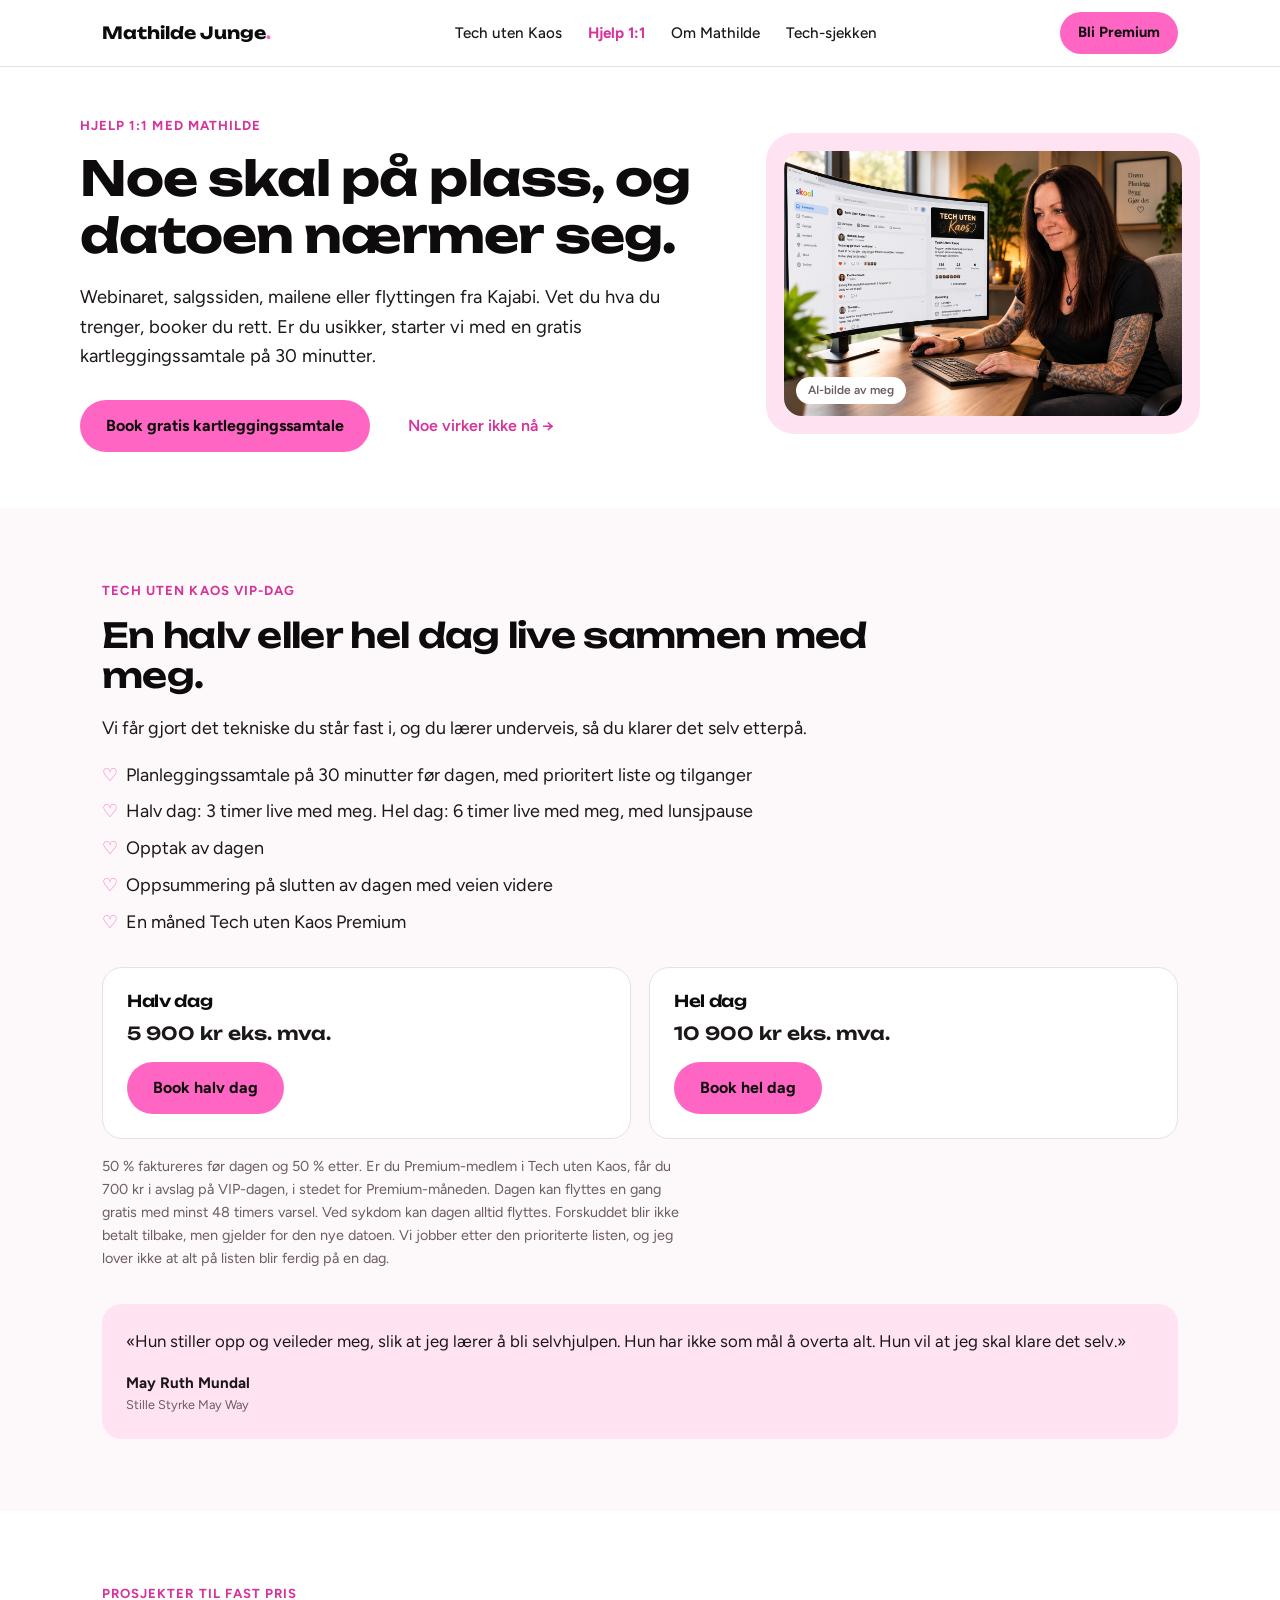
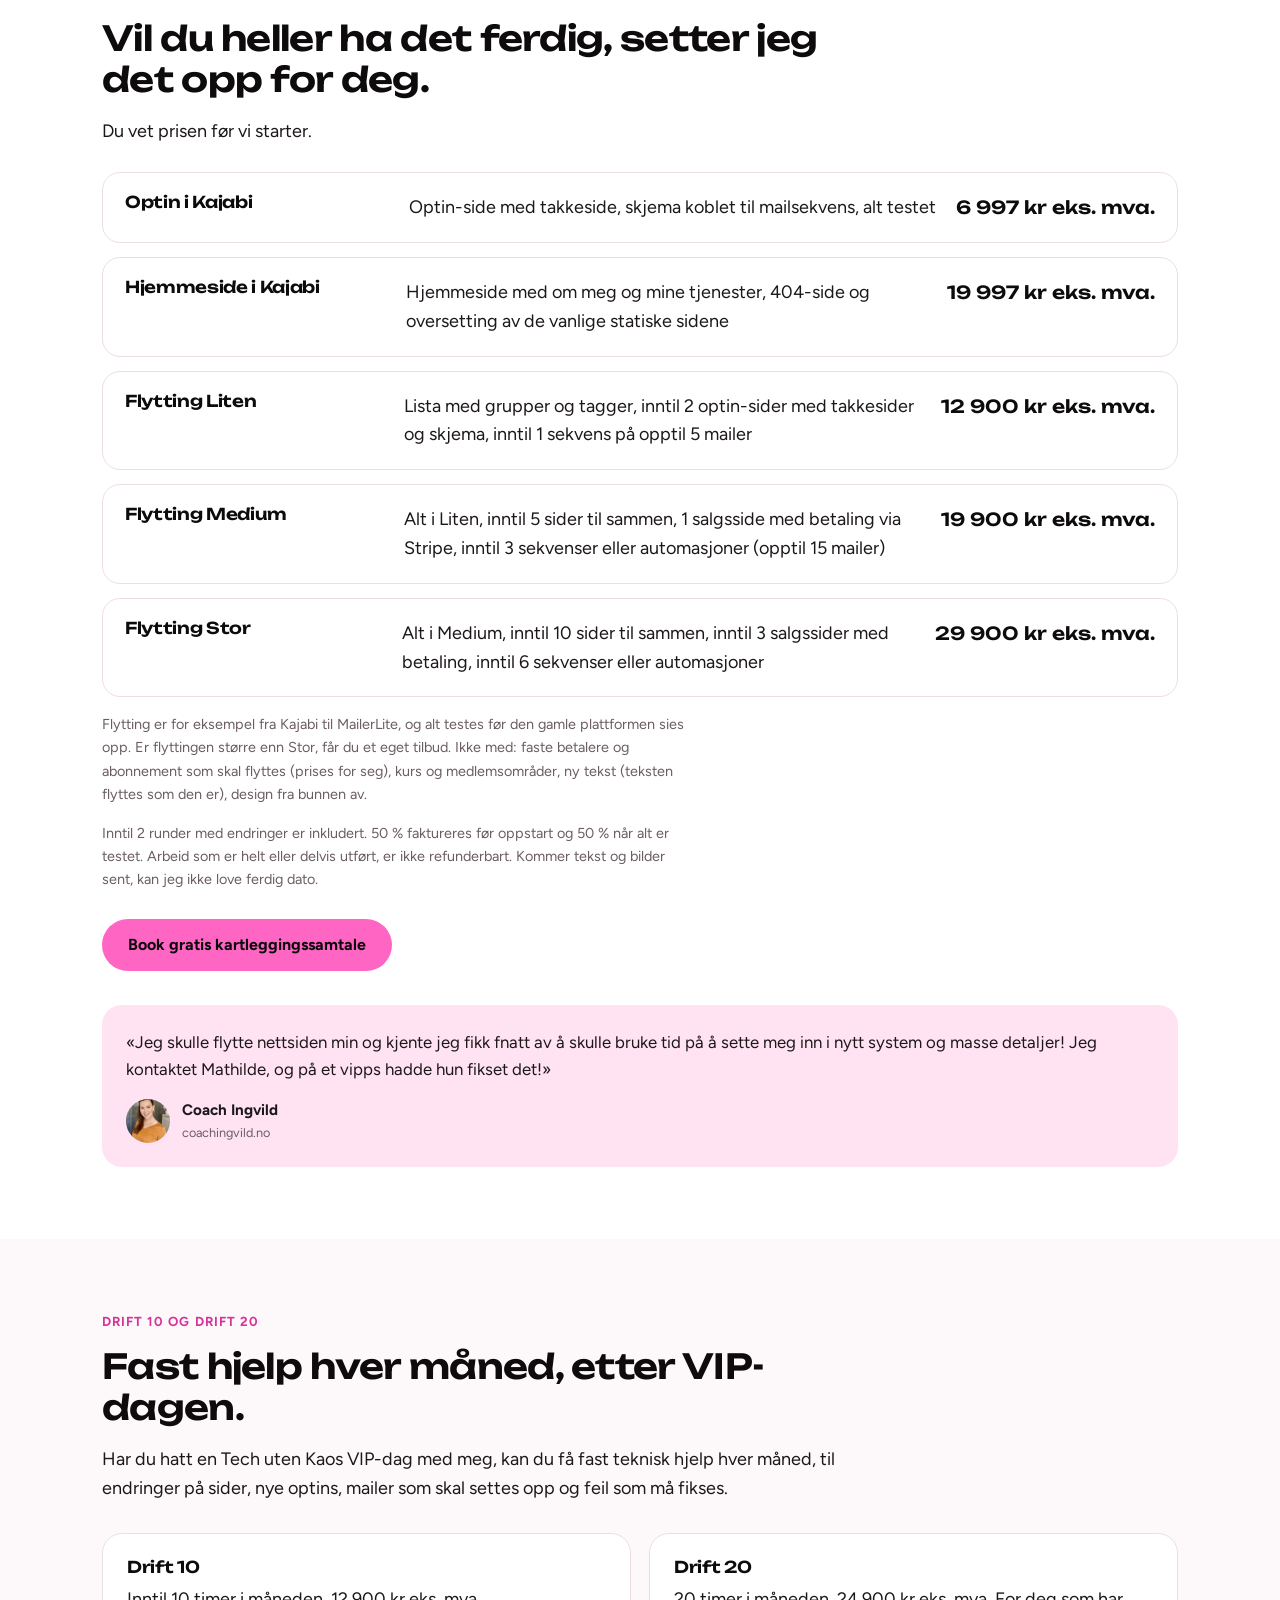
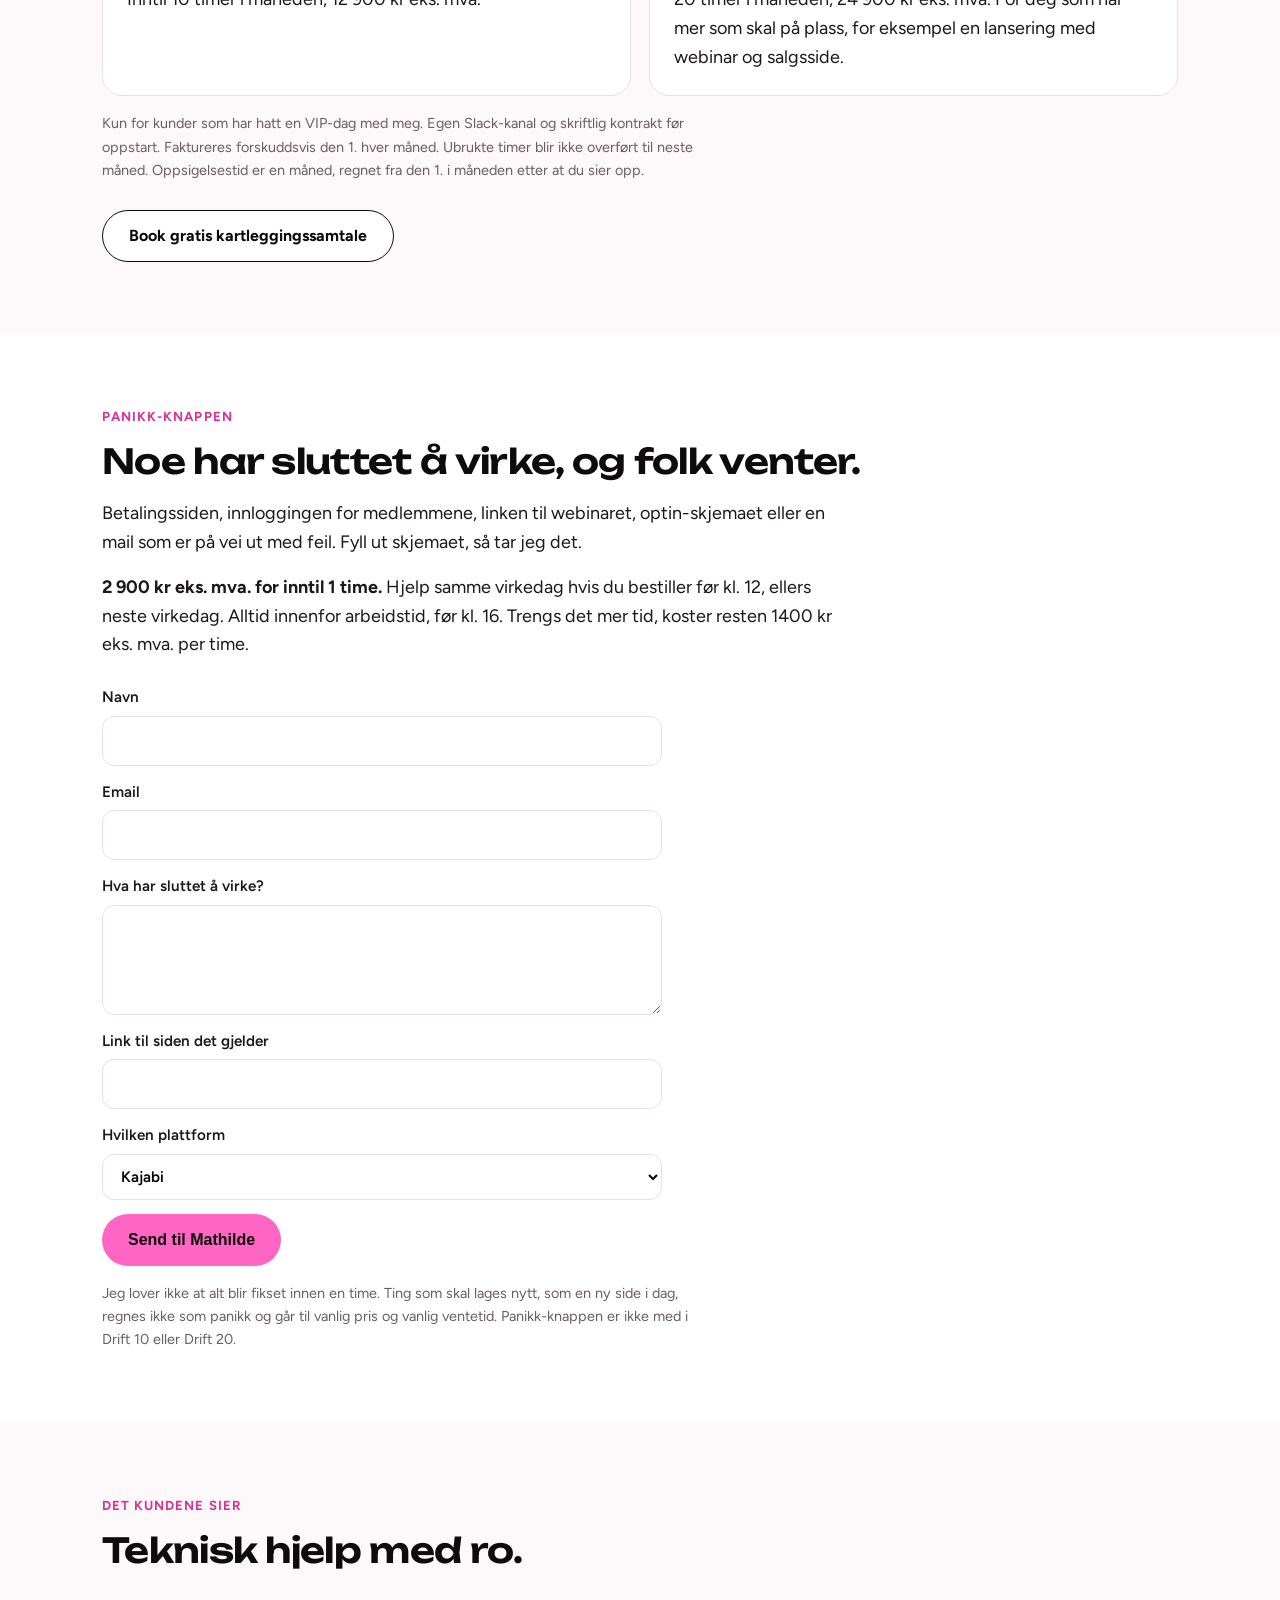
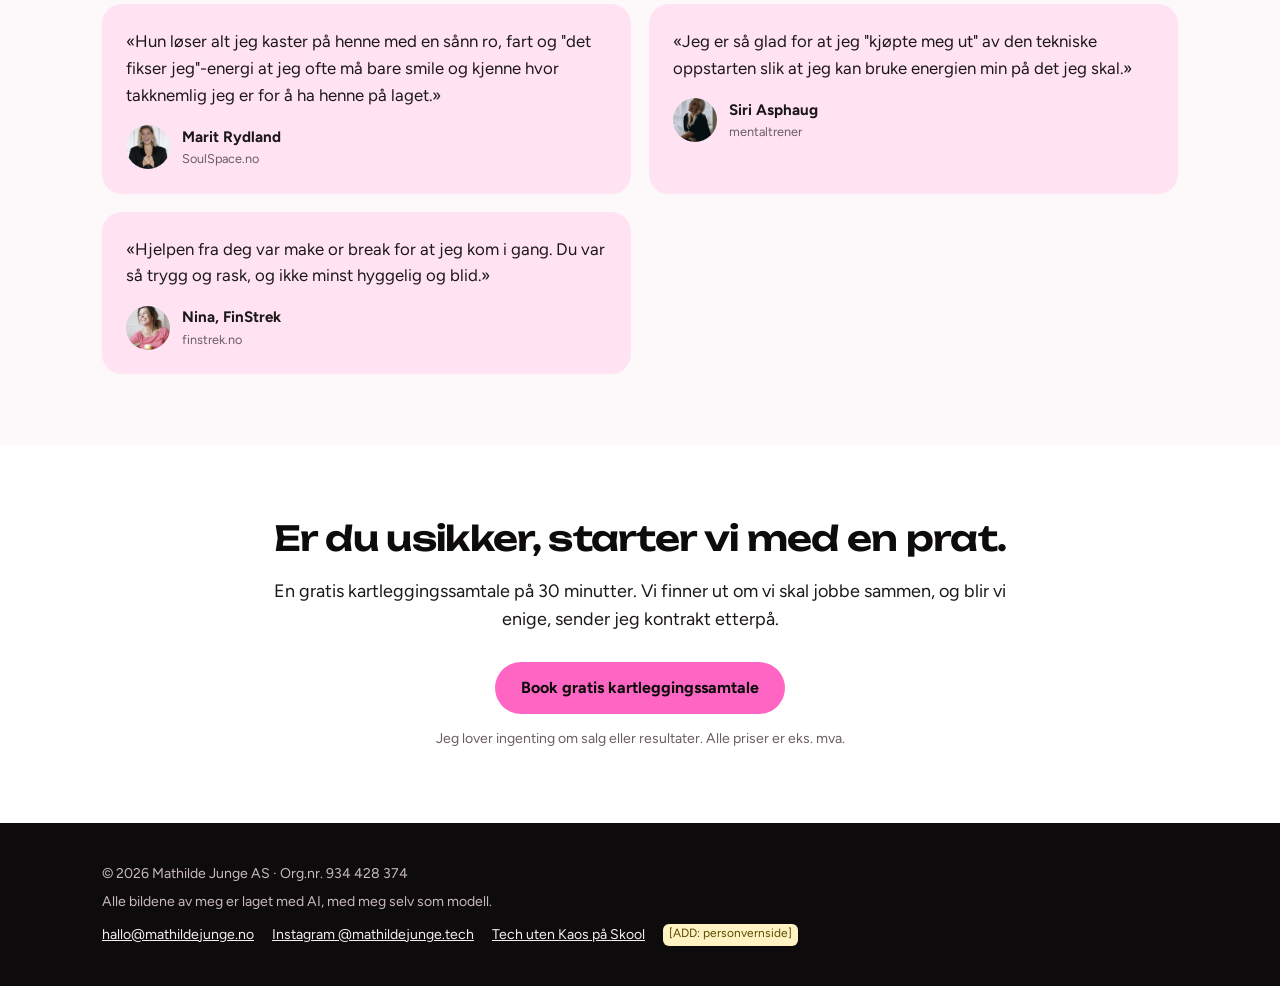
==== hjelp.html @ 1de7fd33 "Ny side fra Site Blueprint: forside, Tech uten Kaos, Hjelp 1:1, Om Mathilde Co-Authored-By: Claude O" ====
<!DOCTYPE html>
<html lang="nb">
<head>
<meta charset="utf-8">
<meta name="viewport" content="width=device-width, initial-scale=1">
<title>Hjelp 1:1 | VIP-dag, Panikk-knappen og Kajabi-prosjekter · Mathilde Junge</title>
<meta name="description" content="Teknisk hjelp med Mathilde Junge: VIP-dag fra 5 900 kr eks. mva., Panikk-knappen 2 900 kr eks. mva. for inntil 1 time, og oppsett og flytting i Kajabi til fast pris.">
<link rel="canonical" href="https://www.mathilde-junge.no/hjelp">
<meta property="og:type" content="website">
<meta property="og:locale" content="nb_NO">
<meta property="og:title" content="Hjelp 1:1 | VIP-dag, Panikk-knappen og Kajabi-prosjekter · Mathilde Junge">
<meta property="og:description" content="Teknisk hjelp med Mathilde Junge: VIP-dag fra 5 900 kr eks. mva., Panikk-knappen 2 900 kr eks. mva. for inntil 1 time, og oppsett og flytting i Kajabi til fast pris.">
<meta property="og:image" content="https://www.mathilde-junge.no/bilder/mathilde-mac-skool.jpg">
<meta property="og:url" content="https://www.mathilde-junge.no/hjelp">
<link rel="icon" href="data:image/svg+xml,%3Csvg xmlns=%22http://www.w3.org/2000/svg%22 viewBox=%220 0 100 100%22%3E%3Ccircle cx=%2250%22 cy=%2250%22 r=%2250%22 fill=%22%23ff66c4%22/%3E%3Ctext x=%2250%22 y=%2268%22 font-size=%2252%22 text-anchor=%22middle%22 font-family=%22Arial%22 font-weight=%22bold%22 fill=%22%230d0b0c%22%3EMJ%3C/text%3E%3C/svg%3E">
<link rel="preconnect" href="https://fonts.googleapis.com">
<link rel="preconnect" href="https://fonts.gstatic.com" crossorigin>
<link href="https://fonts.googleapis.com/css2?family=Unbounded:wght@500;600;700&family=Caveat:wght@500;700&family=Figtree:wght@400;500;600;700&display=swap" rel="stylesheet">
<link rel="stylesheet" href="/style.css">
<script type="application/ld+json">{"@context": "https://schema.org", "@graph": [{"@type": "Service", "name": "Tech uten Kaos VIP-dag, halv dag", "description": "3 timer live med Mathilde, med planleggingssamtale, opptak og en måned Tech uten Kaos Premium.", "provider": {"@id": "https://www.mathilde-junge.no/#business"}, "areaServed": "NO", "offers": {"@type": "Offer", "price": "5900", "priceCurrency": "NOK", "description": "eks. mva."}}, {"@type": "Service", "name": "Tech uten Kaos VIP-dag, hel dag", "description": "6 timer live med Mathilde, med lunsjpause, planleggingssamtale, opptak og en måned Tech uten Kaos Premium.", "provider": {"@id": "https://www.mathilde-junge.no/#business"}, "areaServed": "NO", "offers": {"@type": "Offer", "price": "10900", "priceCurrency": "NOK", "description": "eks. mva."}}, {"@type": "Service", "name": "Panikk-knappen", "description": "Inntil 1 time hjelp når noe har sluttet å virke, samme virkedag ved bestilling før kl. 12.", "provider": {"@id": "https://www.mathilde-junge.no/#business"}, "areaServed": "NO", "offers": {"@type": "Offer", "price": "2900", "priceCurrency": "NOK", "description": "eks. mva."}}, {"@type": "Service", "name": "Optin i Kajabi", "description": "Optin-side med takkeside, skjema koblet til mailsekvens, alt testet.", "provider": {"@id": "https://www.mathilde-junge.no/#business"}, "areaServed": "NO", "offers": {"@type": "Offer", "price": "6997", "priceCurrency": "NOK", "description": "eks. mva."}}, {"@type": "Service", "name": "Hjemmeside i Kajabi", "description": "Hjemmeside med om meg og mine tjenester, 404-side og oversetting av de vanlige statiske sidene.", "provider": {"@id": "https://www.mathilde-junge.no/#business"}, "areaServed": "NO", "offers": {"@type": "Offer", "price": "19997", "priceCurrency": "NOK", "description": "eks. mva."}}, {"@type": "Service", "name": "Flytting fra Kajabi", "description": "Flytting av liste, sider og sekvenser, for eksempel fra Kajabi til MailerLite. Liten, Medium og Stor.", "provider": {"@id": "https://www.mathilde-junge.no/#business"}, "areaServed": "NO", "offers": {"@type": "Offer", "price": "12900", "priceCurrency": "NOK", "description": "eks. mva."}}]}</script>
</head>
<body>
<header><div class="ramme meny">
<a class="logo" href="/">Mathilde Junge<span>.</span></a>
<nav class="lenker"><a href="/tech-uten-kaos">Tech uten Kaos</a><a href="/hjelp" class="aktiv">Hjelp 1:1</a><a href="/om-mathilde">Om Mathilde</a><a href="/#tech-sjekken">Tech-sjekken</a></nav>
<a class="knapp knapp-rosa" href="/tech-uten-kaos">Bli Premium</a>
</div></header>

<section class="sidetopp"><div class="ramme topp" style="padding:0"><div class="rad" style="display:grid;gap:36px;align-items:center">
<div>
<p class="etikett">Hjelp 1:1 med Mathilde</p>
<h1>Noe skal på plass, og datoen nærmer seg.</h1>
<p class="undertittel">Webinaret, salgssiden, mailene eller flyttingen fra Kajabi. Vet du hva du trenger, booker du rett. Er du usikker, starter vi med en gratis kartleggingssamtale på 30 minutter.</p>
<div class="knapper"><a class="knapp knapp-rosa" href="https://calendly.com/mathildejunge/kartlegging">Book gratis kartleggingssamtale</a><a class="knapp tekstlink" href="#panikk-knappen">Noe virker ikke nå →</a></div>
</div>
<div class="bilde"><img src="/bilder/mathilde-mac-skool.jpg" alt="Mathilde ved skjermen med Tech uten Kaos åpent i Skool" width="1536" height="1024"><span class="ai">AI-bilde av meg</span></div>
</div></div></section>

<section class="grunn" id="vip-dag"><div class="ramme">
<p class="etikett">Tech uten Kaos VIP-dag</p>
<h2>En halv eller hel dag live sammen med meg.</h2>
<div class="tekst" style="margin-top:18px"><p>Vi får gjort det tekniske du står fast i, og du lærer underveis, så du klarer det selv etterpå.</p></div>
<ul class="liste">
<li>Planleggingssamtale på 30 minutter før dagen, med prioritert liste og tilganger</li>
<li>Halv dag: 3 timer live med meg. Hel dag: 6 timer live med meg, med lunsjpause</li>
<li>Opptak av dagen</li>
<li>Oppsummering på slutten av dagen med veien videre</li>
<li>En måned Tech uten Kaos Premium</li>
</ul>
<div class="to">
<div class="boks"><h3>Halv dag</h3><p class="belop" style="font-family:var(--display);font-weight:600">5 900 kr eks. mva.</p><div class="knapper" style="margin-top:14px"><a class="knapp knapp-rosa" href="https://calendly.com/mathildejunge/vip-halv">Book halv dag</a></div></div>
<div class="boks"><h3>Hel dag</h3><p style="font-family:var(--display);font-weight:600">10 900 kr eks. mva.</p><div class="knapper" style="margin-top:14px"><a class="knapp knapp-rosa" href="https://calendly.com/mathildejunge/vip">Book hel dag</a></div></div>
</div>
<p class="vilkar">50 % faktureres før dagen og 50 % etter. Er du Premium-medlem i Tech uten Kaos, får du 700 kr i avslag på VIP-dagen, i stedet for Premium-måneden. Dagen kan flyttes en gang gratis med minst 48 timers varsel. Ved sykdom kan dagen alltid flyttes. Forskuddet blir ikke betalt tilbake, men gjelder for den nye datoen. Vi jobber etter den prioriterte listen, og jeg lover ikke at alt på listen blir ferdig på en dag.</p>
<div class="sitater" style="grid-template-columns:1fr"><div class="sitat"><blockquote>«Hun stiller opp og veileder meg, slik at jeg lærer å bli selvhjulpen. Hun har ikke som mål å overta alt. Hun vil at jeg skal klare det selv.»</blockquote><div class="hvem"><div>May Ruth Mundal<small>Stille Styrke May Way</small></div></div></div></div>
</div></section>

<section id="prosjekter"><div class="ramme">
<p class="etikett">Prosjekter til fast pris</p>
<h2>Vil du heller ha det ferdig, setter jeg det opp for deg.</h2>
<div class="tekst" style="margin-top:18px"><p>Du vet prisen før vi starter.</p></div>
<div class="prosjekter">
<div class="prosjekt"><h3>Optin i Kajabi</h3><p>Optin-side med takkeside, skjema koblet til mailsekvens, alt testet</p><p class="belop">6 997 kr eks. mva.</p></div>
<div class="prosjekt"><h3>Hjemmeside i Kajabi</h3><p>Hjemmeside med om meg og mine tjenester, 404-side og oversetting av de vanlige statiske sidene</p><p class="belop">19 997 kr eks. mva.</p></div>
<div class="prosjekt"><h3>Flytting Liten</h3><p>Lista med grupper og tagger, inntil 2 optin-sider med takkesider og skjema, inntil 1 sekvens på opptil 5 mailer</p><p class="belop">12 900 kr eks. mva.</p></div>
<div class="prosjekt"><h3>Flytting Medium</h3><p>Alt i Liten, inntil 5 sider til sammen, 1 salgsside med betaling via Stripe, inntil 3 sekvenser eller automasjoner (opptil 15 mailer)</p><p class="belop">19 900 kr eks. mva.</p></div>
<div class="prosjekt"><h3>Flytting Stor</h3><p>Alt i Medium, inntil 10 sider til sammen, inntil 3 salgssider med betaling, inntil 6 sekvenser eller automasjoner</p><p class="belop">29 900 kr eks. mva.</p></div>
</div>
<p class="vilkar">Flytting er for eksempel fra Kajabi til MailerLite, og alt testes før den gamle plattformen sies opp. Er flyttingen større enn Stor, får du et eget tilbud. Ikke med: faste betalere og abonnement som skal flyttes (prises for seg), kurs og medlemsområder, ny tekst (teksten flyttes som den er), design fra bunnen av.</p>
<p class="vilkar">Inntil 2 runder med endringer er inkludert. 50 % faktureres før oppstart og 50 % når alt er testet. Arbeid som er helt eller delvis utført, er ikke refunderbart. Kommer tekst og bilder sent, kan jeg ikke love ferdig dato.</p>
<div class="knapper"><a class="knapp knapp-rosa" href="https://calendly.com/mathildejunge/kartlegging">Book gratis kartleggingssamtale</a></div>
<div class="sitater" style="grid-template-columns:1fr"><div class="sitat"><blockquote>«Jeg skulle flytte nettsiden min og kjente jeg fikk fnatt av å skulle bruke tid på å sette meg inn i nytt system og masse detaljer! Jeg kontaktet Mathilde, og på et vipps hadde hun fikset det!»</blockquote><div class="hvem"><img src="/bilder/kunder/ingvild.jpg" alt="Coach Ingvild" width="240" height="240" loading="lazy"><div>Coach Ingvild<small>coachingvild.no</small></div></div></div></div>
</div></section>

<section class="grunn" id="drift"><div class="ramme">
<p class="etikett">Drift 10 og Drift 20</p>
<h2>Fast hjelp hver måned, etter VIP-dagen.</h2>
<div class="tekst" style="margin-top:18px"><p>Har du hatt en Tech uten Kaos VIP-dag med meg, kan du få fast teknisk hjelp hver måned, til endringer på sider, nye optins, mailer som skal settes opp og feil som må fikses.</p></div>
<div class="to">
<div class="boks"><h3>Drift 10</h3><p>Inntil 10 timer i måneden, 12 900 kr eks. mva.</p></div>
<div class="boks"><h3>Drift 20</h3><p>20 timer i måneden, 24 900 kr eks. mva. For deg som har mer som skal på plass, for eksempel en lansering med webinar og salgsside.</p></div>
</div>
<p class="vilkar">Kun for kunder som har hatt en VIP-dag med meg. Egen Slack-kanal og skriftlig kontrakt før oppstart. Faktureres forskuddsvis den 1. hver måned. Ubrukte timer blir ikke overført til neste måned. Oppsigelsestid er en måned, regnet fra den 1. i måneden etter at du sier opp.</p>
<div class="knapper"><a class="knapp knapp-strek" href="https://calendly.com/mathildejunge/kartlegging">Book gratis kartleggingssamtale</a></div>
</div></section>

<section id="panikk-knappen"><div class="ramme">
<p class="etikett">Panikk-knappen</p>
<h2>Noe har sluttet å virke, og folk venter.</h2>
<div class="tekst" style="margin-top:18px"><p>Betalingssiden, innloggingen for medlemmene, linken til webinaret, optin-skjemaet eller en mail som er på vei ut med feil. Fyll ut skjemaet, så tar jeg det.</p>
<p><b>2 900 kr eks. mva. for inntil 1 time.</b> Hjelp samme virkedag hvis du bestiller før kl. 12, ellers neste virkedag. Alltid innenfor arbeidstid, før kl. 16. Trengs det mer tid, koster resten 1400 kr eks. mva. per time.</p></div>
<iframe name="panikk-ramme" title="Panikk-knappen" style="display:none"></iframe>
<form class="skjema" id="panikk" action="https://www.mathildejunge.no/forms/2149727223/form_submissions" method="post" accept-charset="UTF-8" target="panikk-ramme">
<input name="utf8" type="hidden" value="&#x2713;">
<input type="hidden" name="form_submission[custom_8]" value="Panikk-knappen">
<input type="hidden" name="form_submission[custom_9]" id="panikk-melding">
<label>Navn<input name="form_submission[name]" autocomplete="name" required></label>
<label>Email<input name="form_submission[email]" type="email" autocomplete="email" required></label>
<label>Hva har sluttet å virke?<textarea id="panikk-hva" required></textarea></label>
<label>Link til siden det gjelder<input id="panikk-link"></label>
<label>Hvilken plattform<select id="panikk-plattform"><option>Kajabi</option><option>Skool</option><option>MailerLite</option><option>Annet</option></select></label>
<button class="knapp knapp-rosa" type="submit" style="border:0;cursor:pointer;justify-self:start">Send til Mathilde</button>
</form>
<p class="vilkar">Jeg lover ikke at alt blir fikset innen en time. Ting som skal lages nytt, som en ny side i dag, regnes ikke som panikk og går til vanlig pris og vanlig ventetid. Panikk-knappen er ikke med i Drift 10 eller Drift 20.</p>
</div></section>

<section class="grunn"><div class="ramme">
<p class="etikett">Det kundene sier</p>
<h2>Teknisk hjelp med ro.</h2>
<div class="sitater">
<div class="sitat"><blockquote>«Hun løser alt jeg kaster på henne med en sånn ro, fart og "det fikser jeg"-energi at jeg ofte må bare smile og kjenne hvor takknemlig jeg er for å ha henne på laget.»</blockquote><div class="hvem"><img src="/bilder/kunder/marit.jpg" alt="Marit Rydland" width="240" height="240" loading="lazy"><div>Marit Rydland<small>SoulSpace.no</small></div></div></div>
<div class="sitat"><blockquote>«Jeg er så glad for at jeg "kjøpte meg ut" av den tekniske oppstarten slik at jeg kan bruke energien min på det jeg skal.»</blockquote><div class="hvem"><img src="/bilder/kunder/siri.jpg" alt="Siri Asphaug" width="240" height="240" loading="lazy"><div>Siri Asphaug<small>mentaltrener</small></div></div></div>
<div class="sitat"><blockquote>«Hjelpen fra deg var make or break for at jeg kom i gang. Du var så trygg og rask, og ikke minst hyggelig og blid.»</blockquote><div class="hvem"><img src="/bilder/kunder/nina.jpg" alt="Nina, FinStrek" width="240" height="240" loading="lazy"><div>Nina, FinStrek<small>finstrek.no</small></div></div></div>
</div>
</div></section>

<section class="slutt"><div class="ramme">
<h2 style="margin:0 auto">Er du usikker, starter vi med en prat.</h2>
<div class="tekst" style="margin:18px auto 0"><p>En gratis kartleggingssamtale på 30 minutter. Vi finner ut om vi skal jobbe sammen, og blir vi enige, sender jeg kontrakt etterpå.</p></div>
<div class="knapper"><a class="knapp knapp-rosa" href="https://calendly.com/mathildejunge/kartlegging">Book gratis kartleggingssamtale</a></div>
<p class="liten" style="margin-top:14px">Jeg lover ingenting om salg eller resultater. Alle priser er eks. mva.</p>
</div></section>
<script>
(function(){var f=document.getElementById('panikk'),ferdig=false;
function videre(){if(ferdig)return;ferdig=true;window.location.href='/takk';}
f.addEventListener('submit',function(){
document.getElementById('panikk-melding').value='PANIKK-KNAPPEN
Hva: '+document.getElementById('panikk-hva').value+'
Link: '+document.getElementById('panikk-link').value+'
Plattform: '+document.getElementById('panikk-plattform').value;
f.querySelector('button').disabled=true;
document.querySelector('iframe[name="panikk-ramme"]').addEventListener('load',videre);setTimeout(videre,2500);});})();
</script>

<footer><div class="ramme">
<p>© 2026 Mathilde Junge AS · Org.nr. 934 428 374</p>
<p>Alle bildene av meg er laget med AI, med meg selv som modell.</p>
<p class="footlenker"><a href="mailto:hallo@mathildejunge.no">hallo@mathildejunge.no</a><a href="https://www.instagram.com/mathildejunge.tech/">Instagram @mathildejunge.tech</a><a href="https://www.skool.com/mathilde/about">Tech uten Kaos på Skool</a><span class="add">[ADD: personvernside]</span></p>
</div></footer>
</body>
</html>
---- style.css ----
:root{--rosa:#ff66c4;--rosa-dyp:#d6339b;--rosa-lys:#ffe3f3;--svart:#0d0b0c;--kull:#1c1719;--hvit:#fff;--grunn:#fdf8f9;--dempet:#6b5d63;--linje:#ecdfe4;--rosegull:#e0a98f;
--display:"Unbounded","Arial Black",system-ui,sans-serif;--brod:"Figtree",system-ui,sans-serif;--hand:"Caveat",cursive}
*{box-sizing:border-box;margin:0;padding:0}
html{scroll-behavior:smooth}
body{font-family:var(--brod);font-size:18px;line-height:1.6;color:var(--kull);background:var(--hvit)}
img{max-width:100%;display:block}
a{color:var(--rosa-dyp)}
.ramme{max-width:1120px;margin:0 auto;padding:0 22px}
section{padding:72px 0}
.grunn{background:var(--grunn)}
.mork{background:var(--svart);color:#f6eef2}
h1,h2,h3{font-family:var(--display);color:var(--svart);line-height:1.18;letter-spacing:-.02em}
.mork h2,.mork h3{color:#fff}
h1{font-size:clamp(1.75rem,5.4vw,3rem);font-weight:700}
h2{font-size:clamp(1.4rem,3.8vw,2.15rem);font-weight:600;max-width:24ch}
h3{font-size:1.02rem;font-weight:600}
.etikett{font-size:.82rem;font-weight:700;letter-spacing:.08em;text-transform:uppercase;color:var(--rosa-dyp);margin-bottom:14px}
.mork .etikett{color:var(--rosa)}
.tekst{max-width:62ch}
.tekst p+p{margin-top:16px}
.knapper{display:flex;flex-wrap:wrap;gap:12px;margin-top:28px}
.knapp{display:inline-flex;align-items:center;justify-content:center;min-height:52px;padding:0 26px;border-radius:999px;font-weight:700;text-decoration:none;font-size:1rem;transition:background .2s}
.knapp-rosa{background:var(--rosa);color:var(--svart)}
.knapp-rosa:hover{background:var(--rosa-dyp);color:#fff}
.knapp-strek{border:1.5px solid var(--svart);color:var(--svart);background:#fff}
.mork .knapp-strek{border-color:#fff;color:#fff;background:transparent}
.tekstlink{font-weight:600;color:var(--rosa-dyp)}
.mork .tekstlink{color:var(--rosa)}
.liten{font-size:.88rem;color:var(--dempet)}
.mork .liten{color:#c9b9c1}
/* meny */
header{position:sticky;top:0;z-index:10;background:rgba(255,255,255,.94);backdrop-filter:blur(8px);border-bottom:1px solid var(--linje)}
.meny{display:flex;align-items:center;justify-content:space-between;height:66px}
.logo{font-family:var(--display);font-weight:700;font-size:1.05rem;color:var(--svart);text-decoration:none}
.logo span{color:var(--rosa)}
.lenker{display:none;gap:26px}
.lenker a{color:var(--kull);text-decoration:none;font-weight:500;font-size:.95rem}
.meny .knapp{min-height:42px;padding:0 18px;font-size:.92rem}
@media(min-width:860px){.lenker{display:flex}}
/* topp */
.topp{padding:48px 0 64px}
.topp .rad{display:grid;gap:36px;align-items:center}
.undertittel{font-size:1.15rem;margin-top:20px;max-width:46ch}
.tillit{display:flex;flex-wrap:wrap;gap:8px 18px;margin-top:26px;font-size:.88rem;color:var(--dempet)}
.tillit span::before{content:"♡ ";color:var(--rosa)}
.bilde{background:var(--rosa-lys);border-radius:28px;padding:18px;position:relative}
.bilde img{width:100%;height:auto;border-radius:18px}
.ai{position:absolute;left:30px;bottom:30px;background:#fff;border-radius:999px;padding:4px 12px;font-size:.75rem;font-weight:600;color:var(--dempet)}
@media(min-width:860px){.topp .rad{grid-template-columns:1.2fr .8fr}}
/* kjenner */
.tanker{display:grid;gap:16px;margin:34px 0}
.tanke{background:#fff;border:1px solid var(--linje);border-radius:18px;padding:20px 22px}
.tanke .kl{font-family:var(--hand);font-size:1.5rem;color:var(--rosa-dyp);line-height:1}
.tanke p{margin-top:8px;font-style:italic}
@media(min-width:860px){.tanker{grid-template-columns:repeat(3,1fr)}}
.alene{font-family:var(--display);font-weight:600;font-size:1.15rem;margin-top:28px;color:var(--svart)}
/* premium */
.kort3{display:grid;gap:16px;margin:34px 0}
.kort{border:1px solid #3a3035;border-radius:18px;padding:22px}
.kort h3{font-size:1.08rem;margin-bottom:6px}
.kort h3::before{content:"♡ ";color:var(--rosa)}
@media(min-width:860px){.kort3{grid-template-columns:repeat(3,1fr)}}
.pris{border-top:1px solid #3a3035;padding-top:24px;max-width:62ch}
.pris strong{font-family:var(--display);font-weight:600;font-size:1.25rem;color:#fff;display:block;margin-bottom:6px}
/* sitater */
.sitater{display:grid;gap:18px;margin-top:34px}
.sitat{background:var(--rosa-lys);border-radius:20px;padding:24px}
.sitat blockquote{font-size:1.05rem}
.sitat .hvem{display:flex;align-items:center;gap:12px;margin-top:16px;font-weight:700;font-size:.95rem}
.sitat .hvem img{width:44px;height:44px;border-radius:50%}
.sitat .hvem small{display:block;font-weight:400;color:var(--dempet)}
@media(min-width:860px){.sitater{grid-template-columns:repeat(2,1fr)}}
/* tech-sjekken */
.sjekk{background:var(--rosa-lys);border-radius:28px;padding:40px 26px;text-align:center}
.sjekk h2{margin:0 auto}
.sjekk .tekst{margin:18px auto 0}
.sjekk .knapper{justify-content:center}
/* 1:1 */
.to{display:grid;gap:18px;margin-top:30px}
.boks{background:#fff;border:1px solid var(--linje);border-radius:20px;padding:24px}
.boks h3{margin-bottom:8px}
@media(min-width:860px){.to{grid-template-columns:repeat(2,1fr)}}
/* om */
.om .rad{display:grid;gap:36px;align-items:center}
@media(min-width:860px){.om .rad{grid-template-columns:.8fr 1.2fr}}
.tidslinje{list-style:none;margin-top:24px;border-left:2px solid var(--rosegull);padding-left:18px}
.tidslinje li{margin-bottom:8px;font-size:.98rem}
.tidslinje b{font-family:var(--display);margin-right:8px}
/* slutt */
.slutt{text-align:center}
.slutt .hand{font-family:var(--hand);font-size:clamp(1.7rem,4.5vw,2.3rem);line-height:1.25;max-width:30ch;margin:0 auto;color:var(--svart)}
.slutt .sign{font-family:var(--hand);font-size:1.6rem;color:var(--rosa-dyp);margin-top:12px}
.slutt .knapper{justify-content:center}
footer{background:var(--svart);color:#c9b9c1;padding:40px 0;font-size:.88rem}
footer p+p{margin-top:6px}
.add{background:#fff3c4;color:#5b4a00;padding:0 6px;border-radius:6px;font-size:.85em}
.proto{background:var(--svart);color:#fff;text-align:center;font-size:.8rem;padding:6px}

.sidetopp{padding:48px 0 56px}
.sidetopp .undertittel{max-width:52ch}
table.sammenlign{width:100%;border-collapse:collapse;margin-top:28px;font-size:.98rem;background:#fff;border-radius:18px;overflow:hidden}
.sammenlign th,.sammenlign td{padding:14px 16px;border-bottom:1px solid var(--linje);text-align:left;vertical-align:top}
.sammenlign th{font-family:var(--display);font-weight:600;font-size:.95rem;color:var(--svart)}
.sammenlign td.ja{color:var(--rosa-dyp);font-weight:700}
.sammenlign .prem{background:var(--rosa-lys)}
.liste{list-style:none;margin-top:18px}
.liste li{padding-left:24px;position:relative;margin-bottom:8px}
.liste li::before{content:"♡";position:absolute;left:0;color:var(--rosa)}
.chips{display:flex;flex-wrap:wrap;gap:10px;margin-top:22px}
.chips span{background:#fff;border:1px solid var(--linje);border-radius:999px;padding:6px 14px;font-size:.92rem}
.faq{margin-top:26px;display:grid;gap:12px;max-width:760px}
.faq details{background:#fff;border:1px solid var(--linje);border-radius:16px;padding:16px 20px}
.faq summary{cursor:pointer;font-weight:700}
.faq p{margin-top:10px}
.vilkar{font-size:.9rem;color:var(--dempet);margin-top:16px;max-width:66ch}
.prosjekter{display:grid;gap:14px;margin-top:26px}
.prosjekt{background:#fff;border:1px solid var(--linje);border-radius:18px;padding:20px 22px;display:grid;gap:6px}
.prosjekt .belop{font-family:var(--display);font-weight:600;color:var(--svart)}
@media(min-width:860px){.prosjekt{grid-template-columns:1fr 2fr auto;align-items:start;gap:20px}}
form.skjema{display:grid;gap:14px;margin-top:26px;max-width:560px}
.skjema label{font-weight:600;font-size:.95rem;display:grid;gap:6px}
.skjema input,.skjema textarea,.skjema select{font:inherit;padding:12px 14px;border:1.5px solid var(--linje);border-radius:12px;background:#fff}
.skjema textarea{min-height:110px}
.sendt{display:none;background:var(--rosa-lys);border-radius:16px;padding:18px;margin-top:16px;font-weight:600}
.vegg{display:grid;gap:16px;margin-top:26px}
@media(min-width:860px){.vegg{grid-template-columns:repeat(2,1fr)}}
.gruppe{font-family:var(--display);font-weight:600;font-size:1.05rem;margin-top:40px;color:var(--svart)}
.presse{list-style:none;margin-top:16px}
.presse li{margin-bottom:10px}
.verdier{display:grid;gap:14px;margin-top:24px}
@media(min-width:860px){.verdier{grid-template-columns:repeat(3,1fr)}}
.lenker a.aktiv{color:var(--rosa-dyp);font-weight:700}
:root{--tekst:var(--kull)}
.proto{display:none}
/* Tech-sjekken (quiz) */
.sjekk .quiz{max-width:680px;margin:30px auto 0;text-align:left;background:#fff;border:1.5px solid var(--svart);border-radius:24px;padding:clamp(20px,3vw,32px);box-shadow:6px 6px 0 var(--rosa)}
.quiz-fremdrift{display:flex;gap:6px;margin-bottom:20px}
.quiz-fremdrift span{height:6px;flex:1;border-radius:99px;background:var(--linje)}
.quiz-fremdrift span.ferdig{background:var(--rosa)}
.quiz-sporsmal{font-family:var(--display);font-weight:600;font-size:1.15rem;line-height:1.3;margin-bottom:18px;color:var(--svart)}
.quiz-nr{font-size:.82rem;font-weight:700;letter-spacing:.1em;text-transform:uppercase;color:var(--dempet);margin-bottom:6px}
.svar{display:grid;gap:10px}
.svar button{text-align:left;font:inherit;font-size:1rem;font-weight:500;background:#fff;color:var(--kull);border:1.5px solid var(--linje);border-radius:14px;padding:14px 18px;cursor:pointer;transition:border-color .15s,background .15s}
.svar button:hover{border-color:var(--rosa);background:var(--rosa-lys)}
.port-tekst{color:var(--dempet);margin-bottom:4px}
.quiz-skjema{display:grid;gap:14px;margin-top:14px;justify-items:start}
.epost-rad{display:flex;gap:10px;flex-wrap:wrap;width:100%}
.epost-rad input{flex:1 1 220px;min-width:0;font:inherit;padding:13px 16px;border-radius:999px;border:1.5px solid var(--svart);background:#fff}
.quiz-skjema .knapp{border:0;cursor:pointer}
.quiz-skjema .knapp:disabled{opacity:.7;cursor:wait}
.samtykke{display:flex;gap:10px;align-items:flex-start;font-size:.9rem;color:var(--dempet);line-height:1.45;cursor:pointer}
.samtykke input[type=checkbox]{accent-color:var(--rosa-dyp);width:18px;height:18px;margin-top:2px;flex:none}
.skjult{position:absolute;width:1px;height:1px;overflow:hidden;clip:rect(0 0 0 0);white-space:nowrap}
.lenkeknapp{background:none;border:0;font:inherit;font-size:.92rem;color:var(--dempet);text-decoration:underline;cursor:pointer;margin-top:14px;padding:0}
.footlenker{display:flex;flex-wrap:wrap;gap:8px 18px;margin-top:10px}
.footlenker a{color:#f6eef2}
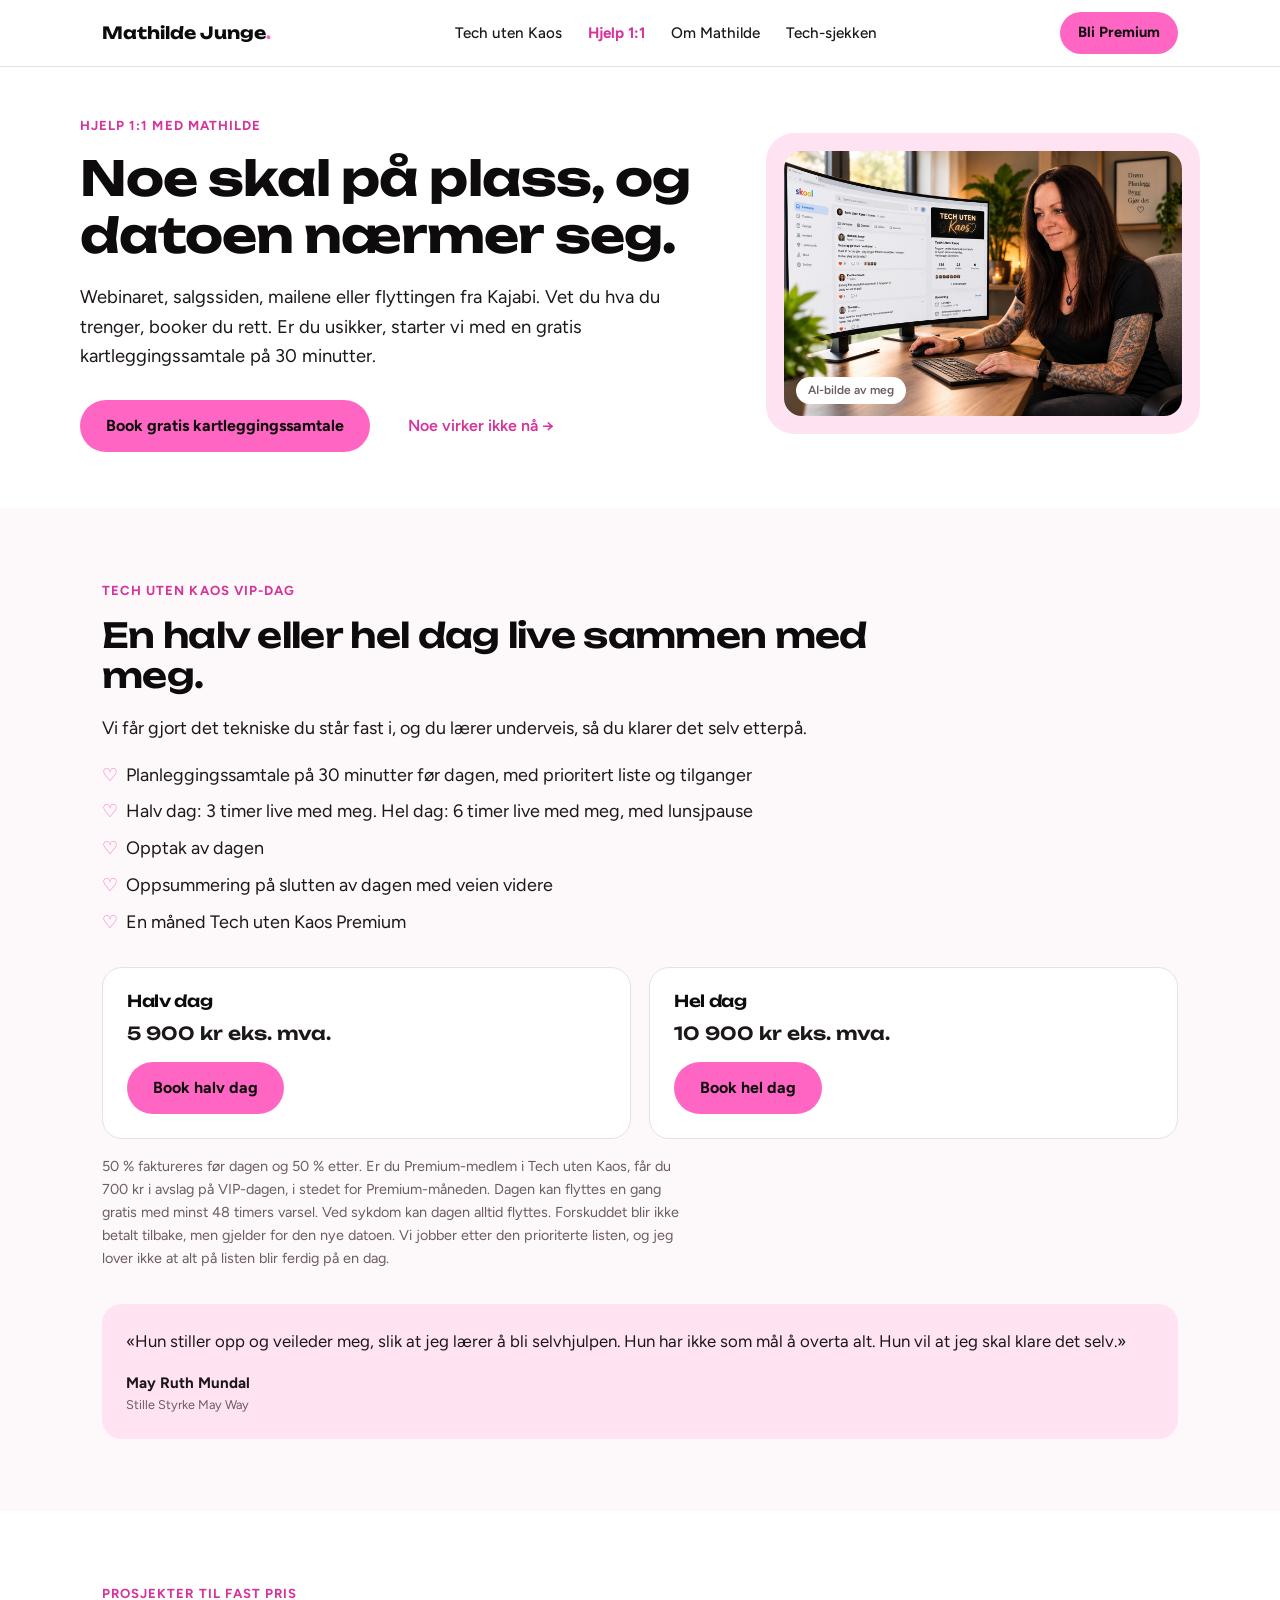
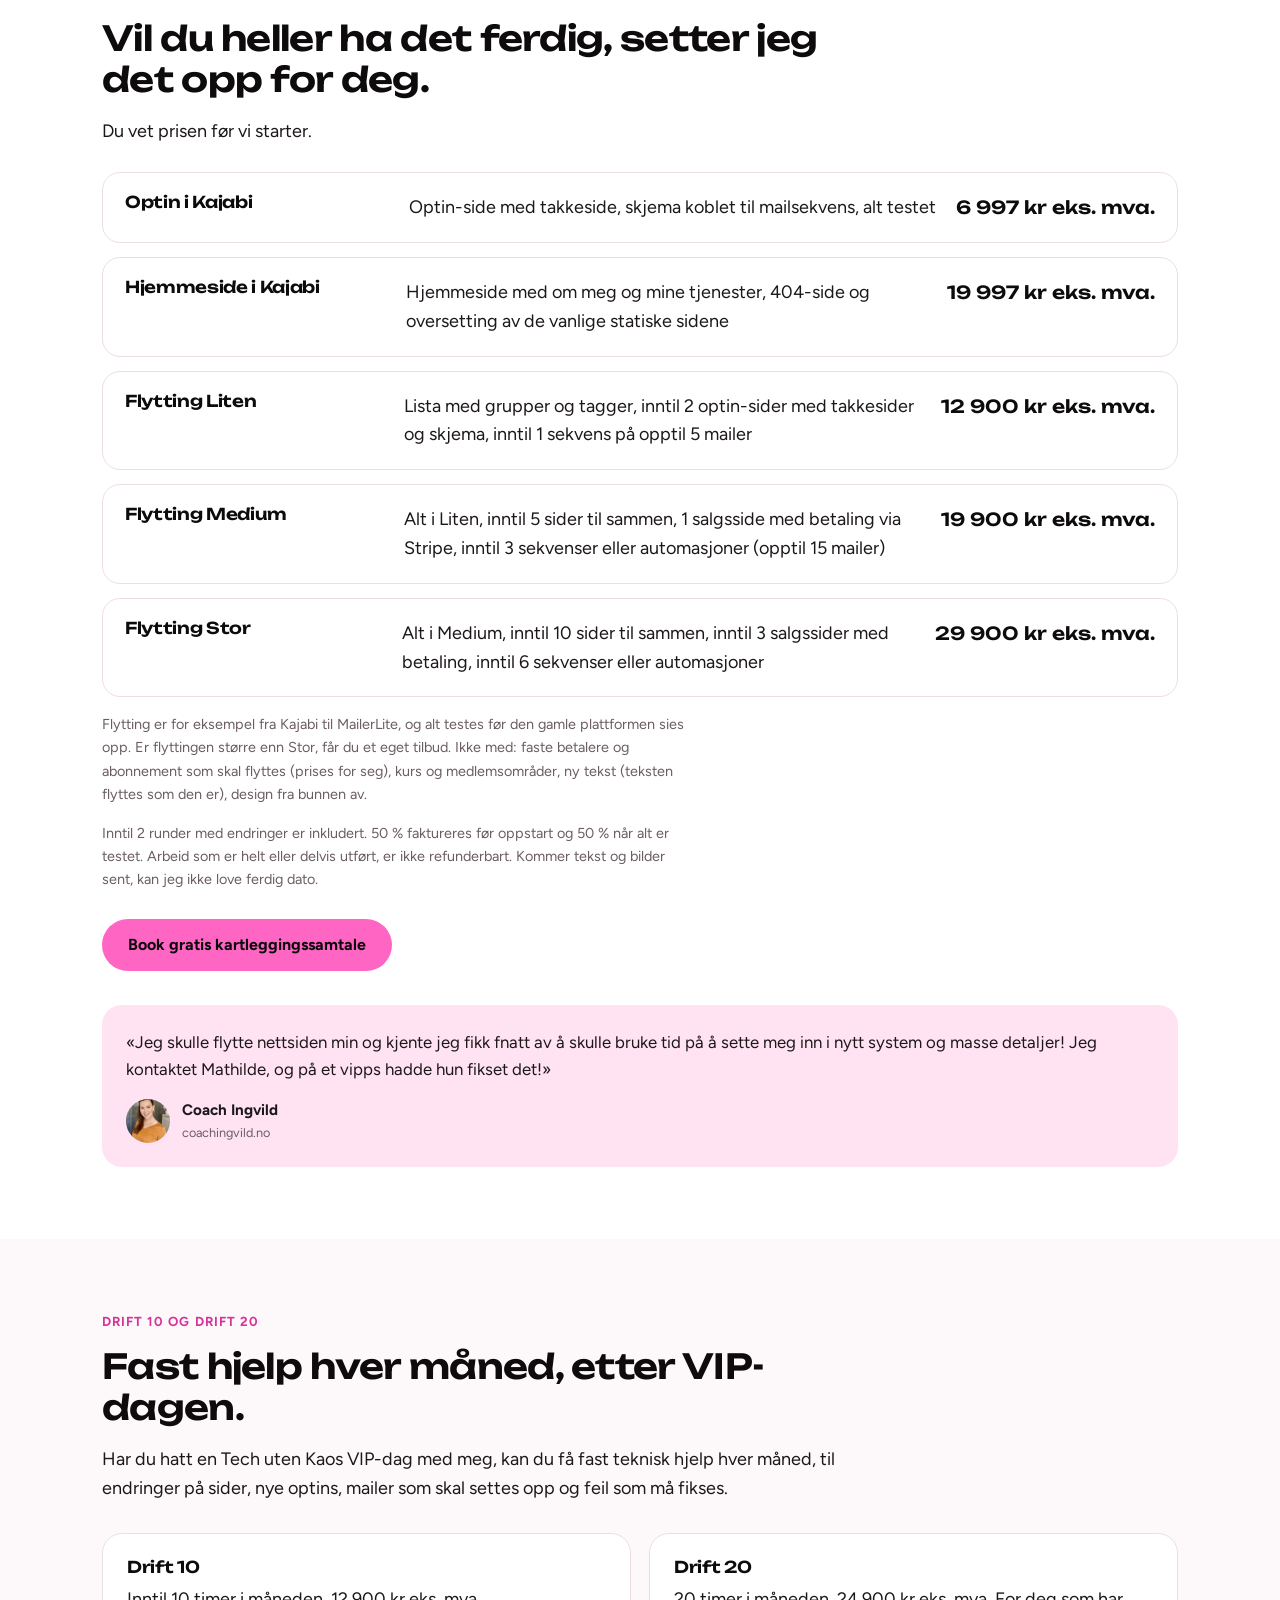
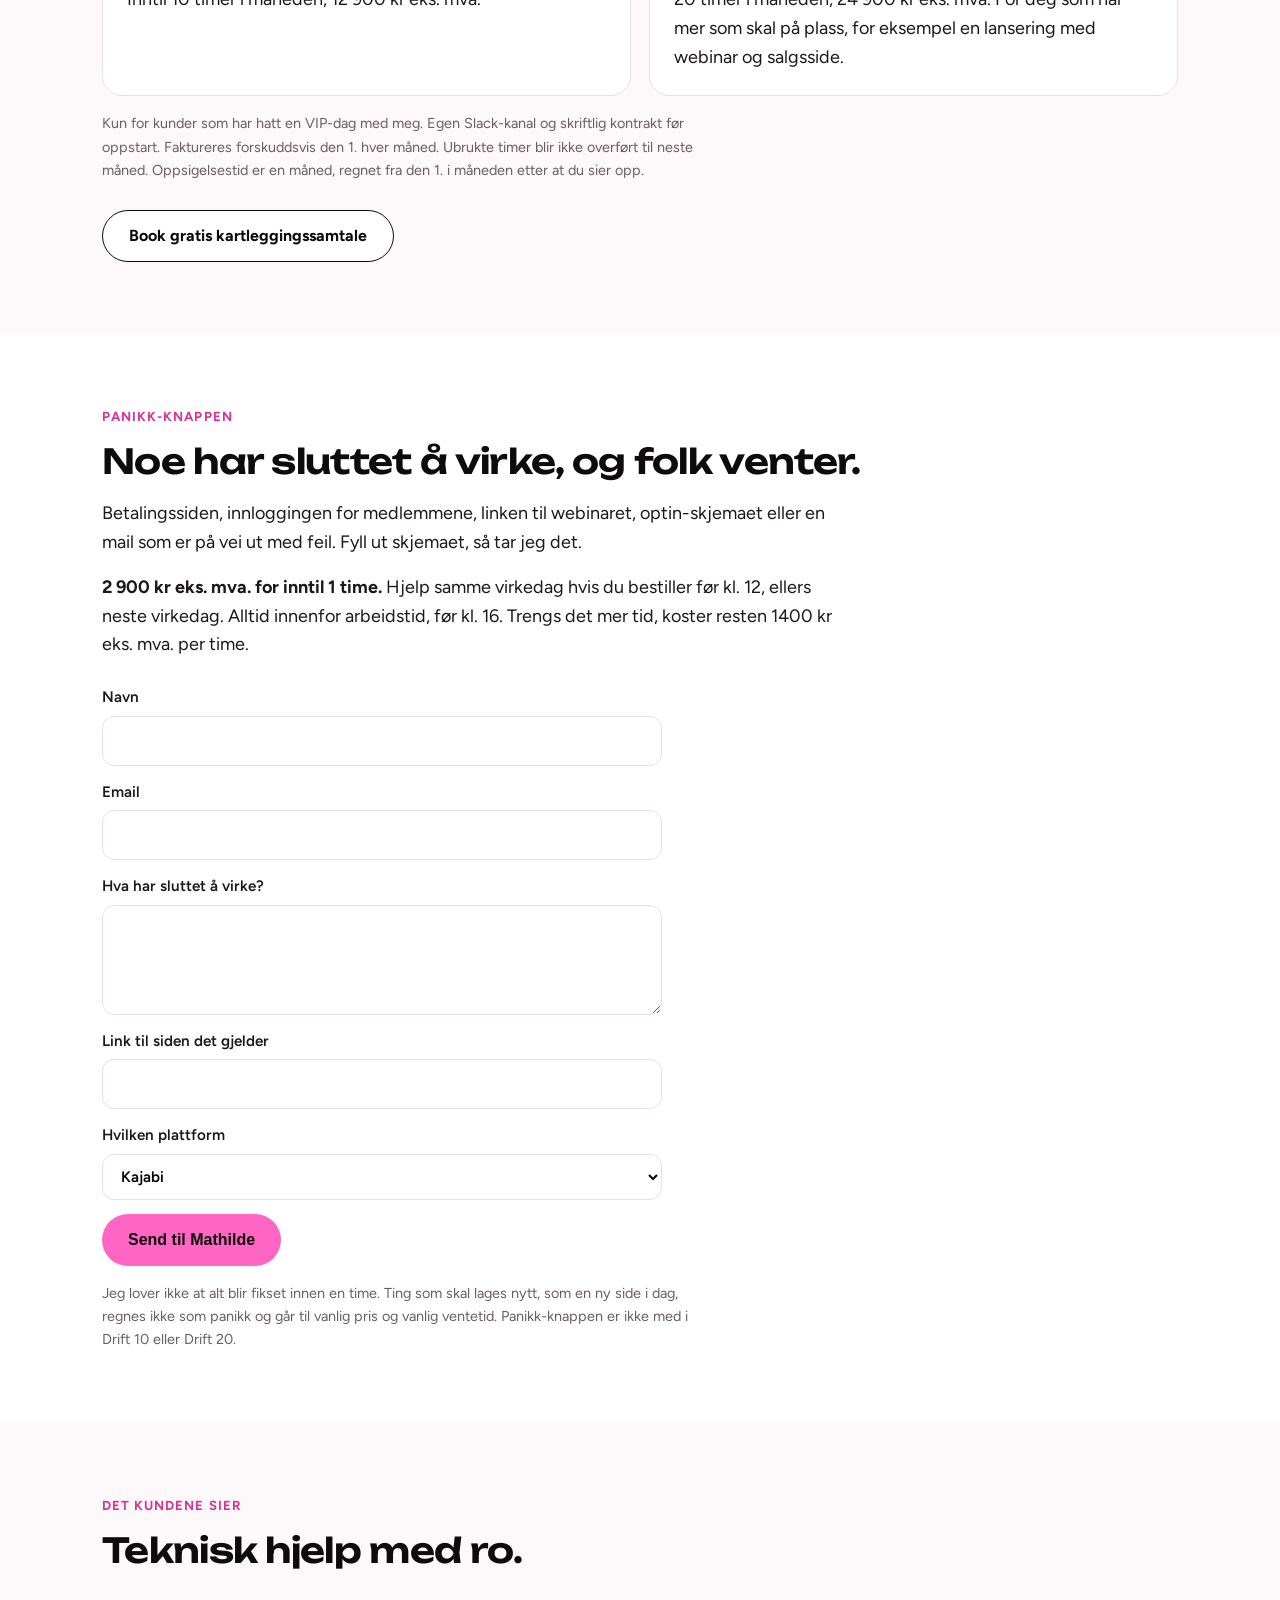
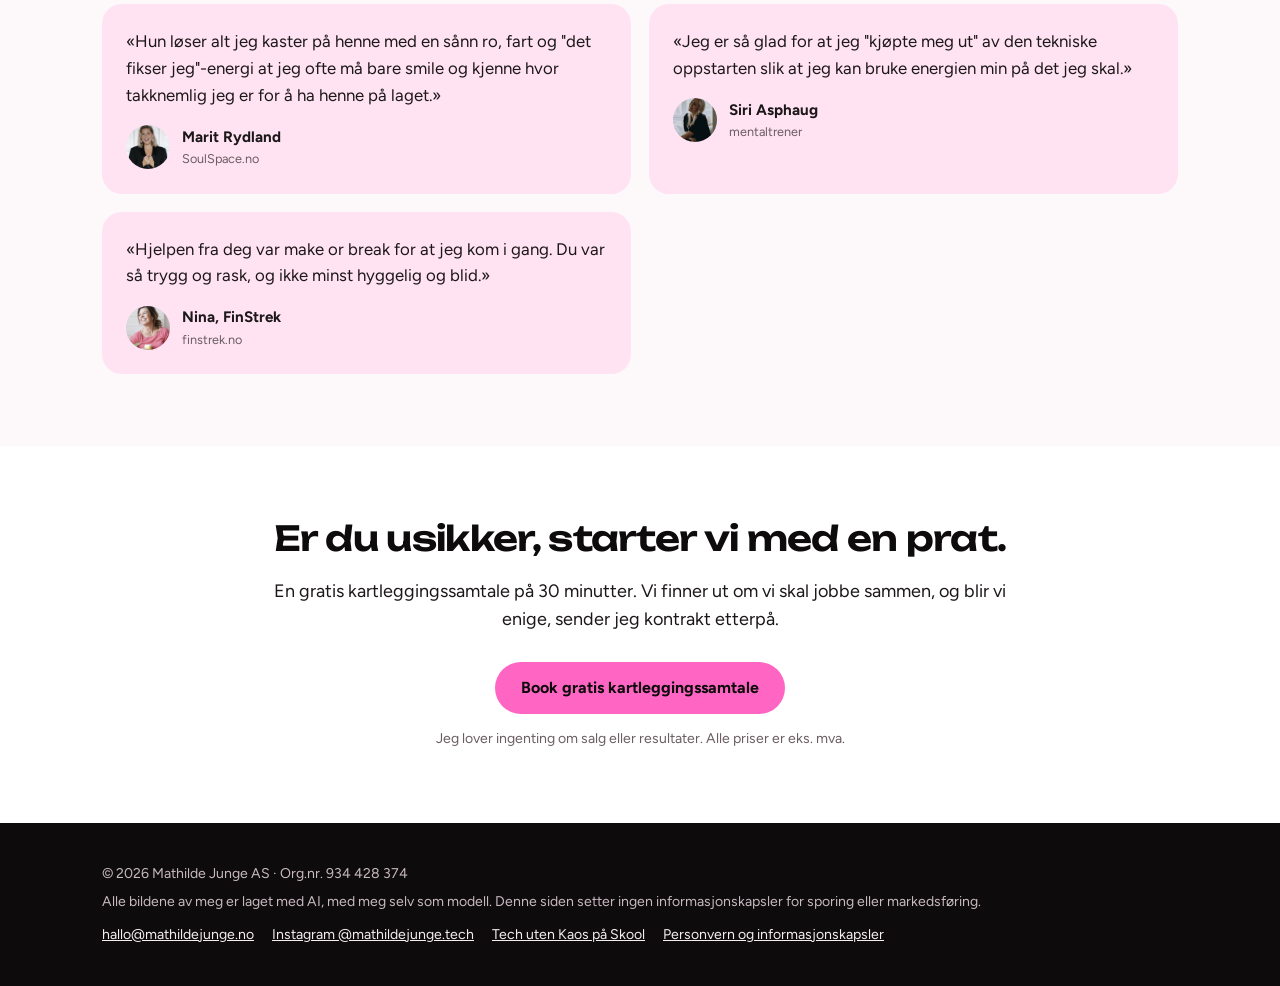
==== commit 70af3d24: "Bunntekst: link til personvern og informasjonskapsler Co-Authored-By: Claude Opus 5.5 <noreply@anthr" ====
--- a/hjelp.html
+++ b/hjelp.html
@@ -134,8 +134,8 @@
 
 <footer><div class="ramme">
 <p>© 2026 Mathilde Junge AS · Org.nr. 934 428 374</p>
-<p>Alle bildene av meg er laget med AI, med meg selv som modell.</p>
-<p class="footlenker"><a href="mailto:hallo@mathildejunge.no">hallo@mathildejunge.no</a><a href="https://www.instagram.com/mathildejunge.tech/">Instagram @mathildejunge.tech</a><a href="https://www.skool.com/mathilde/about">Tech uten Kaos på Skool</a><span class="add">[ADD: personvernside]</span></p>
+<p>Alle bildene av meg er laget med AI, med meg selv som modell. Denne siden setter ingen informasjonskapsler for sporing eller markedsføring.</p>
+<p class="footlenker"><a href="mailto:hallo@mathildejunge.no">hallo@mathildejunge.no</a><a href="https://www.instagram.com/mathildejunge.tech/">Instagram @mathildejunge.tech</a><a href="https://www.skool.com/mathilde/about">Tech uten Kaos på Skool</a><a href="https://www.mathildejunge.no/personvern">Personvern og informasjonskapsler</a></p>
 </div></footer>
 </body>
 </html>
